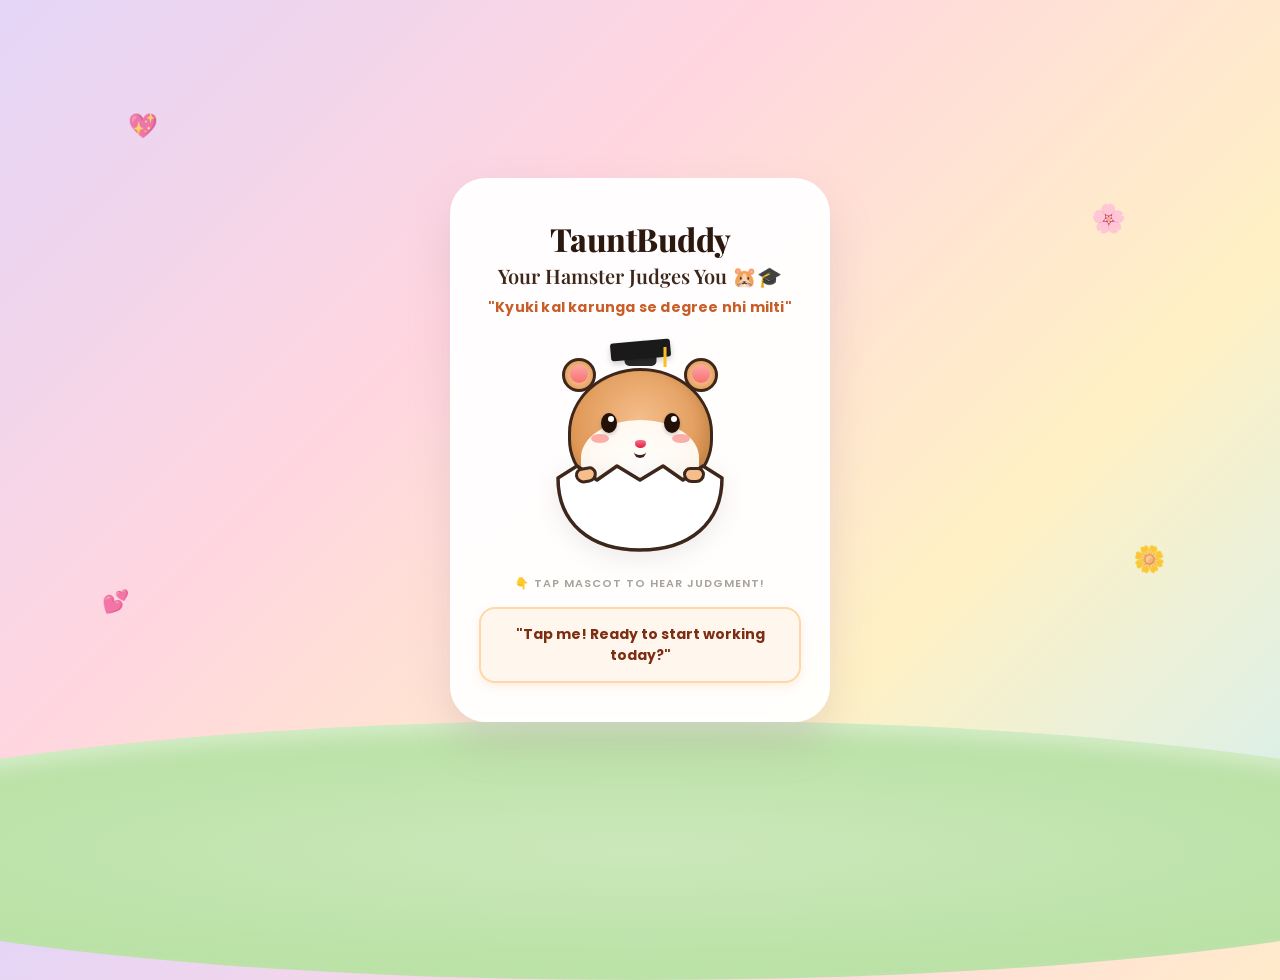
==== index.html @ 15db9651 "Add files via upload" ====
<!DOCTYPE html>
<html lang="en">
<head>
  <meta charset="UTF-8" />
  <meta name="viewport" content="width=device-width, initial-scale=1.0"/>
  <title>TauntBuddy - Your Judgmental Pet 🐹🎓</title>
  <!-- Google Fonts -->
  <link rel="preconnect" href="https://fonts.googleapis.com">
  <link rel="preconnect" href="https://fonts.gstatic.com" crossorigin>
  <link href="https://fonts.googleapis.com/css2?family=Playfair+Display:ital,wght@0,600;0,800;1,600&family=Poppins:wght@400;600;700&display=swap" rel="stylesheet">
  
  <style>
    * { 
      box-sizing: border-box; 
      margin: 0; 
      padding: 0; 
      -webkit-tap-highlight-color: transparent;
      user-select: none;
      -webkit-user-select: none;
    }

    body {
      background: linear-gradient(135deg, #e4d5f7 0%, #ffd6e0 35%, #fff1c5 70%, #d4f0f0 100%);
      display: flex; flex-direction: column; justify-content: center; align-items: center;
      min-height: 100vh; padding: 20px; font-family: 'Poppins', sans-serif;
      position: relative; overflow: hidden;
    }

    body::before {
      content: ''; position: absolute; bottom: -80px; left: 50%;
      transform: translateX(-50%); width: 140vw; height: 260px;
      background: radial-gradient(ellipse at center, #cbe8ba 0%, #b2de9c 100%);
      border-radius: 50%; z-index: 0;
      box-shadow: inset 0 10px 20px rgba(255, 255, 255, 0.4);
    }

    .bg-decor {
      position: absolute; width: 100%; height: 100%; top: 0; left: 0;
      pointer-events: none; z-index: 0; overflow: hidden;
    }

    .item { position: absolute; animation: floatAnim 6s infinite ease-in-out alternate; opacity: 0.75; }
    .item.h1 { top: 12%; left: 10%; font-size: 24px; animation-delay: 0s; }
    .item.f1 { top: 22%; right: 12%; font-size: 28px; animation-delay: 1.5s; }
    .item.h2 { top: 65%; left: 8%; font-size: 22px; animation-delay: 2s; }
    .item.f2 { top: 60%; right: 9%; font-size: 26px; animation-delay: 0.8s; }

    @keyframes floatAnim {
      0% { transform: translateY(0px) rotate(0deg); }
      100% { transform: translateY(-12px) rotate(8deg); }
    }

    .card {
      background: rgba(255, 255, 255, 0.94); backdrop-filter: blur(10px);
      border-radius: 36px; padding: 35px 25px; text-align: center;
      width: 100%; max-width: 380px;
      box-shadow: 0 20px 40px rgba(180, 140, 160, 0.25);
      border: 4px solid #ffffff; position: relative; z-index: 1;
    }

    .brand-title {
      font-family: 'Playfair Display', serif;
      font-size: 32px; font-weight: 800; color: #2d1810;
      margin-bottom: 2px; letter-spacing: -0.5px;
    }

    .sub-title {
      font-family: 'Playfair Display', serif;
      font-size: 20px; color: #3d261a; font-weight: 600; margin-bottom: 8px;
    }

    .punchline-header {
      font-size: 14px; color: #c95d28; font-weight: 700;
      margin-bottom: 25px; letter-spacing: 0.2px;
    }

    .mascot-stage {
      position: relative; width: 220px; height: 220px;
      margin: 0 auto; cursor: pointer;
      transition: transform 0.2s ease;
      animation: gentleBreathe 3s infinite ease-in-out;
    }
    .mascot-stage:active { transform: scale(0.94); }

    @keyframes gentleBreathe {
      0%, 100% { transform: translateY(0px); }
      50% { transform: translateY(-3px); }
    }

    .grad-cap {
      position: absolute; top: -2px; left: 50%; transform: translateX(-50%);
      z-index: 10; width: 65px; height: 35px;
      transition: transform 0.2s ease;
    }
    .cap-top {
      width: 60px; height: 18px; background: #1a1a1a;
      transform: rotate(-5deg); border-radius: 3px; margin: 0 auto;
      box-shadow: 0 3px 6px rgba(0,0,0,0.2);
    }
    .cap-base {
      width: 32px; height: 12px; background: #2b2b2b;
      margin: -5px auto 0; border-radius: 0 0 5px 5px;
    }
    .cap-tassel {
      position: absolute; top: 6px; right: 6px;
      width: 3px; height: 20px; background: #fbbf24;
      transform-origin: top center; animation: swing 2s infinite ease-in-out;
    }

    @keyframes swing { 0%, 100% { transform: rotate(0deg); } 50% { transform: rotate(15deg); } }

    .hamster-head {
      width: 145px; height: 130px; 
      background: radial-gradient(circle at 50% 40%, #f5be8b 0%, #d98e48 85%, #b86e28 100%);
      border-radius: 50% 50% 45% 45%; position: absolute;
      top: 25px; left: 37.5px; border: 3.5px solid #3d261a; z-index: 2;
      box-shadow: inset -6px -6px 12px rgba(0,0,0,0.1);
      transition: transform 0.2s ease;
    }

    .mascot-stage.react .hamster-head { transform: rotate(-4deg) translateY(-2px); }
    .mascot-stage.react .grad-cap { transform: translateX(-55%) rotate(-6deg); }

    .ear {
      width: 34px; height: 34px; 
      background: radial-gradient(circle at 50% 50%, #f5be8b 30%, #d98e48 100%);
      border: 3.5px solid #3d261a; border-radius: 50%; position: absolute; top: 15px; z-index: 1;
    }
    .ear.left { left: 32px; }
    .ear.right { right: 32px; }
    .ear-inner { 
      width: 18px; height: 18px; 
      background: linear-gradient(180deg, #fca5a5 0%, #f87171 100%); 
      border-radius: 50%; margin: 4px auto 0; 
    }

    .cheeks-pattern {
      position: absolute; bottom: 0; left: 50%; transform: translateX(-50%);
      width: 118px; height: 75px; 
      background: radial-gradient(circle at 50% 70%, #ffffff 0%, #fff7ed 80%, #ffedd5 100%); 
      border-radius: 50% 50% 42% 42%;
    }
    
    .eyes { display: flex; justify-content: space-between; padding: 0 30px; margin-top: 42px; position: relative; z-index: 3; }
    .eye { 
      width: 16px; height: 20px; background: #231107; border-radius: 50%; position: relative; 
      box-shadow: 0 2px 4px rgba(0,0,0,0.2);
      animation: blink 3.8s infinite ease-in-out;
    }
    .eye::after { content: ''; position: absolute; top: 3px; right: 3px; width: 6px; height: 6px; background: #fff; border-radius: 50%; }

    @keyframes blink {
      0%, 95%, 100% { transform: scaleY(1); }
      97% { transform: scaleY(0.1); }
    }

    .blush-container { display: flex; justify-content: space-between; padding: 0 20px; margin-top: 1px; position: relative; z-index: 3; }
    .blush { width: 18px; height: 9px; background: #f87171; opacity: 0.55; border-radius: 50%; filter: blur(0.5px); }

    .nose {
      width: 11px; height: 8px; 
      background: linear-gradient(180deg, #fb7185 0%, #e11d48 100%);
      border-radius: 40% 40% 50% 50%; margin: -3px auto 0; position: relative; z-index: 3;
    }

    .mouth {
      width: 12px; height: 8px; border-bottom: 3px solid #3d261a;
      border-radius: 0 0 8px 8px; margin: 2px auto 0;
      position: relative; z-index: 3; transition: all 0.1s ease;
    }
    .mouth.talking {
      animation: talkSync 0.15s infinite alternate ease-in-out;
      background: #3d261a; border: none;
    }

    @keyframes talkSync {
      0% { width: 10px; height: 4px; border-radius: 50%; }
      100% { width: 15px; height: 12px; border-radius: 30% 30% 50% 50%; }
    }

    .paw {
      position: absolute; bottom: 80px; width: 22px; height: 16px;
      background: #f5be8b; border: 3px solid #3d261a; border-radius: 10px 10px 12px 12px;
      z-index: 6;
    }
    .paw.left { left: 45px; transform: rotate(-10deg); }
    .paw.right { 
      right: 45px; transform-origin: left center;
      animation: wavePaw 1.2s infinite ease-in-out; 
    }

    @keyframes wavePaw {
      0%, 100% { transform: rotate(0deg); }
      50% { transform: rotate(-35deg); }
    }

    .eggshell-container {
      position: absolute; bottom: 10px; left: 50%; transform: translateX(-50%);
      width: 170px; height: 95px; z-index: 5; filter: drop-shadow(0 6px 12px rgba(0,0,0,0.08));
    }
    .egg-svg { width: 100%; height: 100%; }

    .speech-bubble {
      background: #fff7ed; color: #7c2d12; font-weight: 700;
      font-size: 14px; padding: 15px 20px; border-radius: 16px;
      margin-top: 15px; border: 2px solid #fed7aa; line-height: 1.5;
      box-shadow: 0 4px 10px rgba(251, 146, 60, 0.15);
      min-height: 75px; display: flex; align-items: center; justify-content: center;
    }

    .click-hint { font-size: 11px; color: #a8a29e; margin-top: 12px; font-weight: 600; text-transform: uppercase; letter-spacing: 1px; }

    #errorLogger {
      display: none;
      margin-top: 15px;
      padding: 10px;
      background-color: #ffe4e6;
      border: 1px solid #f43f5e;
      color: #be123c;
      font-size: 12px;
      border-radius: 8px;
      max-width: 380px;
      z-index: 10;
      text-align: left;
    }

    .particle {
      position: fixed;
      pointer-events: none;
      font-size: 22px;
      animation: floatBurst 1.2s cubic-bezier(0.1, 0.8, 0.3, 1) forwards;
      z-index: 9999;
    }

    @keyframes floatBurst {
      0% {
        opacity: 1;
        transform: translate(0, 0) scale(0.4) rotate(0deg);
      }
      100% {
        opacity: 0;
        transform: translate(var(--dx), var(--dy)) scale(1.4) rotate(var(--rot));
      }
    }
  </style>
</head>
<body>

  <div class="bg-decor">
    <div class="item h1">💖</div>
    <div class="item f1">🌸</div>
    <div class="item h2">💕</div>
    <div class="item f2">🌼</div>
  </div>

  <div class="card">
    <div class="brand-title">TauntBuddy</div>
    <div class="sub-title">Your Hamster Judges You 🐹🎓</div>
    
    <div class="punchline-header">"Kyuki kal karunga se degree nhi milti"</div>

    <div class="mascot-stage" id="mascotStage" onclick="triggerMascotSpeak(event)">
      <div class="grad-cap">
        <div class="cap-top"></div>
        <div class="cap-base"></div>
        <div class="cap-tassel"></div>
      </div>

      <div class="ear left"><div class="ear-inner"></div></div>
      <div class="ear right"><div class="ear-inner"></div></div>

      <div class="hamster-head">
        <div class="cheeks-pattern"></div>
        <div class="eyes">
          <div class="eye"></div>
          <div class="eye"></div>
        </div>
        <div class="blush-container">
          <div class="blush"></div>
          <div class="blush"></div>
        </div>
        <div class="nose"></div>
        <div id="mouth" class="mouth"></div>
      </div>

      <div class="paw left"></div>
      <div class="paw right"></div>

      <div class="eggshell-container">
        <svg class="egg-svg" viewBox="0 0 170 95" fill="none" xmlns="http://www.w3.org/2000/svg">
          <path d="M 3 20 L 22 8 L 42 22 L 62 8 L 85 22 L 108 8 L 128 22 L 148 8 L 167 20 C 167 65, 135 92, 85 92 C 35 92, 3 65, 3 20 Z" 
                fill="#FFFFFF" stroke="#3D261A" stroke-width="3.5" stroke-linejoin="round" stroke-linecap="round"/>
        </svg>
      </div>
    </div>

    <div class="click-hint">👇 Tap mascot to hear judgment!</div>

    <div class="speech-bubble" id="speechText">
      "Tap me! Ready to start working today?"
    </div>
  </div>

  <div id="errorLogger"></div>

  <script>
    // Online Hosted Audio Links (WhatsApp & Direct Shareable)
    const taunts = [
      {
        display: "Assignment is pending, and you're active on Instagram. Wow, priorities! 😭",
        audio: "https://files.catbox.moe/167lg5.mp3"
      },
      {
        display: "Deadline is tomorrow. When is your 'I will do it tomorrow' actually coming? 💀",
        audio: "https://files.catbox.moe/hdqf9i.mp3"
      },
      {
        display: "75% attendance needed... looking at your attendance, even I want to bunk now! 😂",
        audio: "https://files.catbox.moe/tjlcr5.mp3"
      },
      {
        display: "Are you studying for tomorrow's test, or giving emotional support to the topper's notes?",
        audio: "https://files.catbox.moe/icelqd.mp3"
      },
      {
        display: "If you spent as much time studying as you do scrolling Reels, you'd run the college by now! 💀",
        audio: "https://files.catbox.moe/mr9btx.mp3"
      },
      {
        display: "Taking a five-minute break after reading just one paragraph? Bold move! ☕",
        audio: "https://files.catbox.moe/bogfvu.mp3"
      },
      {
        display: "According to your records... You are more consistent with excuses, than studies!",
        audio: "https://files.catbox.moe/wueqmb.mp3"
      }
    ];

    let lastIndex = -1;
    let currentAudioObj = null;

    function logError(msg) {
      const logger = document.getElementById("errorLogger");
      logger.style.display = "block";
      logger.innerHTML = "<strong>Error:</strong> " + msg;
    }

    function spawnParticles(event) {
      const items = ['🦋', '🌸', '✨', '🌺', '🌷', '🦋', '🌼'];
      const clientX = event.touches ? event.touches[0].clientX : event.clientX;
      const clientY = event.touches ? event.touches[0].clientY : event.clientY;

      for (let i = 0; i < 9; i++) {
        const p = document.createElement('span');
        p.className = 'particle';
        p.innerText = items[Math.floor(Math.random() * items.length)];

        const dx = (Math.random() - 0.5) * 180 + 'px';
        const dy = (Math.random() - 0.7) * 180 + 'px';
        const rot = (Math.random() - 0.5) * 360 + 'deg';

        p.style.left = clientX + 'px';
        p.style.top = clientY + 'px';
        p.style.setProperty('--dx', dx);
        p.style.setProperty('--dy', dy);
        p.style.setProperty('--rot', rot);

        document.body.appendChild(p);
        setTimeout(() => p.remove(), 1200);
      }
    }

    function playCuteSqueakSound() {
      try {
        const AudioContext = window.AudioContext || window.webkitAudioContext;
        if (!AudioContext) return;
        const ctx = new AudioContext();
        const osc = ctx.createOscillator();
        const gain = ctx.createGain();
        
        osc.type = 'sine';
        osc.frequency.setValueAtTime(1700, ctx.currentTime);
        osc.frequency.exponentialRampToValueAtTime(3200, ctx.currentTime + 0.1);
        
        gain.gain.setValueAtTime(0.15, ctx.currentTime);
        gain.gain.exponentialRampToValueAtTime(0.01, ctx.currentTime + 0.1);
        
        osc.connect(gain);
        gain.connect(ctx.destination);
        osc.start();
        osc.stop(ctx.currentTime + 0.1);
      } catch(e) {}
    }

    function triggerMascotSpeak(event) {
      if (event) spawnParticles(event);

      playCuteSqueakSound();

      const stage = document.getElementById("mascotStage");
      const mouth = document.getElementById("mouth");

      stage.classList.add("react");
      setTimeout(() => stage.classList.remove("react"), 300);

      if (currentAudioObj) {
        currentAudioObj.pause();
        currentAudioObj.currentTime = 0;
        mouth.classList.remove("talking");
      }

      let randomIndex;
      do {
        randomIndex = Math.floor(Math.random() * taunts.length);
      } while (randomIndex === lastIndex && taunts.length > 1);
      
      lastIndex = randomIndex;
      const currentTaunt = taunts[randomIndex];

      document.getElementById("speechText").innerText = `"${currentTaunt.display}"`;

      currentAudioObj = new Audio(currentTaunt.audio);

      currentAudioObj.onplay = () => mouth.classList.add("talking");
      currentAudioObj.onended = () => mouth.classList.remove("talking");
      currentAudioObj.onpause = () => mouth.classList.remove("talking");

      currentAudioObj.onerror = (e) => {
        mouth.classList.remove("talking");
        logError("Failed to load audio from internet. Check network connection.");
      };

      currentAudioObj.play().catch(err => {
        logError("Playback failed: " + err.message);
      });
    }
  </script>
</body>
</html>
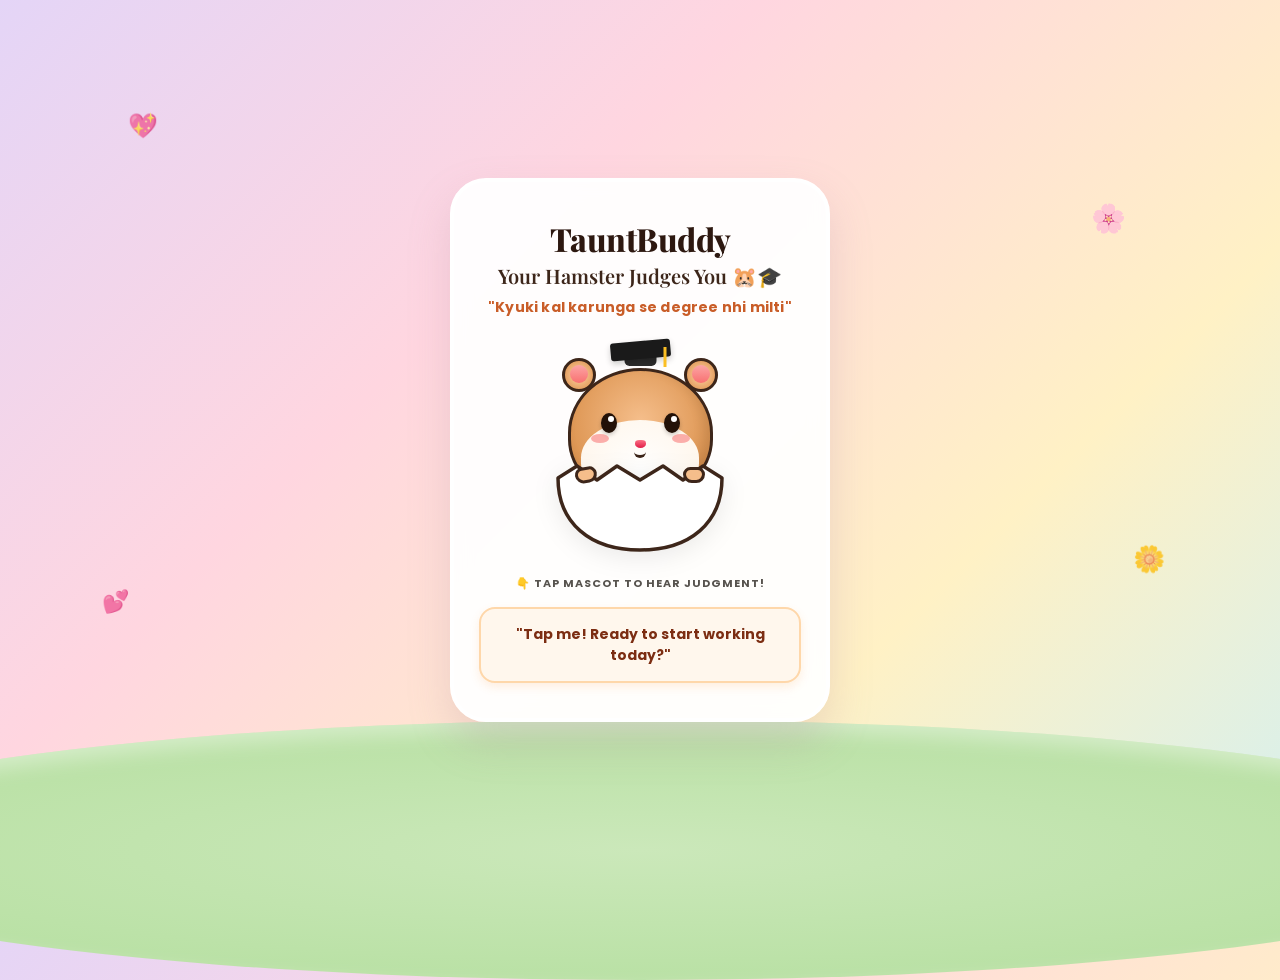
==== commit 2918beb4: "feat(exams): Exam Hub for 26 Indian exams + Solid Neon v2 (no underlines) Exam Hub - assets/data/see" ====
--- a/index.html
+++ b/index.html
@@ -1,439 +1,441 @@
-<!DOCTYPE html>
-<html lang="en">
-<head>
-  <meta charset="UTF-8" />
-  <meta name="viewport" content="width=device-width, initial-scale=1.0"/>
-  <title>TauntBuddy - Your Judgmental Pet 🐹🎓</title>
-  <!-- Google Fonts -->
-  <link rel="preconnect" href="https://fonts.googleapis.com">
-  <link rel="preconnect" href="https://fonts.gstatic.com" crossorigin>
-  <link href="https://fonts.googleapis.com/css2?family=Playfair+Display:ital,wght@0,600;0,800;1,600&family=Poppins:wght@400;600;700&display=swap" rel="stylesheet">
-  
-  <style>
-    * { 
-      box-sizing: border-box; 
-      margin: 0; 
-      padding: 0; 
-      -webkit-tap-highlight-color: transparent;
-      user-select: none;
-      -webkit-user-select: none;
-    }
+<!DOCTYPE html>
+<html lang="en">
+<head>
+  <meta charset="UTF-8" />
+  <meta name="viewport" content="width=device-width, initial-scale=1.0"/>
+  <title>TauntBuddy - Your Judgmental Pet 🐹🎓</title>
+  <!-- Google Fonts -->
+  <link rel="preconnect" href="https://fonts.googleapis.com">
+  <link rel="preconnect" href="https://fonts.gstatic.com" crossorigin>
+  <link href="https://fonts.googleapis.com/css2?family=Playfair+Display:ital,wght@0,600;0,800;1,600&family=Poppins:wght@400;600;700&display=swap" rel="stylesheet">
+  
+  <style>
+    * { 
+      box-sizing: border-box; 
+      margin: 0; 
+      padding: 0; 
+      -webkit-tap-highlight-color: transparent;
+      user-select: none;
+      -webkit-user-select: none;
+    }
+
+    body {
+      background: linear-gradient(135deg, #e4d5f7 0%, #ffd6e0 35%, #fff1c5 70%, #d4f0f0 100%);
+      display: flex; flex-direction: column; justify-content: center; align-items: center;
+      min-height: 100vh; padding: 20px; font-family: 'Poppins', sans-serif;
+      position: relative; overflow: hidden;
+    }
+
+    body::before {
+      content: ''; position: absolute; bottom: -80px; left: 50%;
+      transform: translateX(-50%); width: 140vw; height: 260px;
+      background: radial-gradient(ellipse at center, #cbe8ba 0%, #b2de9c 100%);
+      border-radius: 50%; z-index: 0;
+      box-shadow: inset 0 10px 20px rgba(255, 255, 255, 0.4);
+    }
+
+    .bg-decor {
+      position: absolute; width: 100%; height: 100%; top: 0; left: 0;
+      pointer-events: none; z-index: 0; overflow: hidden;
+    }
+
+    .item { position: absolute; animation: floatAnim 6s infinite ease-in-out alternate; opacity: 0.75; }
+    .item.h1 { top: 12%; left: 10%; font-size: 24px; animation-delay: 0s; }
+    .item.f1 { top: 22%; right: 12%; font-size: 28px; animation-delay: 1.5s; }
+    .item.h2 { top: 65%; left: 8%; font-size: 22px; animation-delay: 2s; }
+    .item.f2 { top: 60%; right: 9%; font-size: 26px; animation-delay: 0.8s; }
+
+    @keyframes floatAnim {
+      0% { transform: translateY(0px) rotate(0deg); }
+      100% { transform: translateY(-12px) rotate(8deg); }
+    }
+
+    .card {
+      background: rgba(255, 255, 255, 0.94); backdrop-filter: blur(10px);
+      border-radius: 36px; padding: 35px 25px; text-align: center;
+      width: 100%; max-width: 380px;
+      box-shadow: 0 20px 40px rgba(180, 140, 160, 0.25);
+      border: 4px solid #ffffff; position: relative; z-index: 1;
+    }
+
+    .brand-title {
+      font-family: 'Playfair Display', serif;
+      font-size: 32px; font-weight: 800; color: #2d1810;
+      margin-bottom: 2px; letter-spacing: -0.5px;
+    }
+
+    .sub-title {
+      font-family: 'Playfair Display', serif;
+      font-size: 20px; color: #3d261a; font-weight: 600; margin-bottom: 8px;
+    }
+
+    .punchline-header {
+      font-size: 14px; color: #c95d28; font-weight: 700;
+      margin-bottom: 25px; letter-spacing: 0.2px;
+    }
+
+    .mascot-stage {
+      position: relative; width: 220px; height: 220px;
+      margin: 0 auto; cursor: pointer;
+      transition: transform 0.2s ease;
+      animation: gentleBreathe 3s infinite ease-in-out;
+    }
+    .mascot-stage:active { transform: scale(0.94); }
+
+    @keyframes gentleBreathe {
+      0%, 100% { transform: translateY(0px); }
+      50% { transform: translateY(-3px); }
+    }
+
+    .grad-cap {
+      position: absolute; top: -2px; left: 50%; transform: translateX(-50%);
+      z-index: 10; width: 65px; height: 35px;
+      transition: transform 0.2s ease;
+    }
+    .cap-top {
+      width: 60px; height: 18px; background: #1a1a1a;
+      transform: rotate(-5deg); border-radius: 3px; margin: 0 auto;
+      box-shadow: 0 3px 6px rgba(0,0,0,0.2);
+    }
+    .cap-base {
+      width: 32px; height: 12px; background: #2b2b2b;
+      margin: -5px auto 0; border-radius: 0 0 5px 5px;
+    }
+    .cap-tassel {
+      position: absolute; top: 6px; right: 6px;
+      width: 3px; height: 20px; background: #fbbf24;
+      transform-origin: top center; animation: swing 2s infinite ease-in-out;
+    }
+
+    @keyframes swing { 0%, 100% { transform: rotate(0deg); } 50% { transform: rotate(15deg); } }
+
+    .hamster-head {
+      width: 145px; height: 130px; 
+      background: radial-gradient(circle at 50% 40%, #f5be8b 0%, #d98e48 85%, #b86e28 100%);
+      border-radius: 50% 50% 45% 45%; position: absolute;
+      top: 25px; left: 37.5px; border: 3.5px solid #3d261a; z-index: 2;
+      box-shadow: inset -6px -6px 12px rgba(0,0,0,0.1);
+      transition: transform 0.2s ease;
+    }
+
+    .mascot-stage.react .hamster-head { transform: rotate(-4deg) translateY(-2px); }
+    .mascot-stage.react .grad-cap { transform: translateX(-55%) rotate(-6deg); }
+
+    .ear {
+      width: 34px; height: 34px; 
+      background: radial-gradient(circle at 50% 50%, #f5be8b 30%, #d98e48 100%);
+      border: 3.5px solid #3d261a; border-radius: 50%; position: absolute; top: 15px; z-index: 1;
+    }
+    .ear.left { left: 32px; }
+    .ear.right { right: 32px; }
+    .ear-inner { 
+      width: 18px; height: 18px; 
+      background: linear-gradient(180deg, #fca5a5 0%, #f87171 100%); 
+      border-radius: 50%; margin: 4px auto 0; 
+    }
+
+    .cheeks-pattern {
+      position: absolute; bottom: 0; left: 50%; transform: translateX(-50%);
+      width: 118px; height: 75px; 
+      background: radial-gradient(circle at 50% 70%, #ffffff 0%, #fff7ed 80%, #ffedd5 100%); 
+      border-radius: 50% 50% 42% 42%;
+    }
+    
+    .eyes { display: flex; justify-content: space-between; padding: 0 30px; margin-top: 42px; position: relative; z-index: 3; }
+    .eye { 
+      width: 16px; height: 20px; background: #231107; border-radius: 50%; position: relative; 
+      box-shadow: 0 2px 4px rgba(0,0,0,0.2);
+      animation: blink 3.8s infinite ease-in-out;
+    }
+    .eye::after { content: ''; position: absolute; top: 3px; right: 3px; width: 6px; height: 6px; background: #fff; border-radius: 50%; }
+
+    @keyframes blink {
+      0%, 95%, 100% { transform: scaleY(1); }
+      97% { transform: scaleY(0.1); }
+    }
+
+    .blush-container { display: flex; justify-content: space-between; padding: 0 20px; margin-top: 1px; position: relative; z-index: 3; }
+    .blush { width: 18px; height: 9px; background: #f87171; opacity: 0.55; border-radius: 50%; filter: blur(0.5px); }
+
+    .nose {
+      width: 11px; height: 8px; 
+      background: linear-gradient(180deg, #fb7185 0%, #e11d48 100%);
+      border-radius: 40% 40% 50% 50%; margin: -3px auto 0; position: relative; z-index: 3;
+    }
+
+    .mouth {
+      width: 12px; height: 8px; border-bottom: 3px solid #3d261a;
+      border-radius: 0 0 8px 8px; margin: 2px auto 0;
+      position: relative; z-index: 3; transition: all 0.1s ease;
+    }
+    .mouth.talking {
+      animation: talkSync 0.15s infinite alternate ease-in-out;
+      background: #3d261a; border: none;
+    }
+
+    @keyframes talkSync {
+      0% { width: 10px; height: 4px; border-radius: 50%; }
+      100% { width: 15px; height: 12px; border-radius: 30% 30% 50% 50%; }
+    }
+
+    .paw {
+      position: absolute; bottom: 80px; width: 22px; height: 16px;
+      background: #f5be8b; border: 3px solid #3d261a; border-radius: 10px 10px 12px 12px;
+      z-index: 6;
+    }
+    .paw.left { left: 45px; transform: rotate(-10deg); }
+    .paw.right { 
+      right: 45px; transform-origin: left center;
+      animation: wavePaw 1.2s infinite ease-in-out; 
+    }
+
+    @keyframes wavePaw {
+      0%, 100% { transform: rotate(0deg); }
+      50% { transform: rotate(-35deg); }
+    }
+
+    .eggshell-container {
+      position: absolute; bottom: 10px; left: 50%; transform: translateX(-50%);
+      width: 170px; height: 95px; z-index: 5; filter: drop-shadow(0 6px 12px rgba(0,0,0,0.08));
+    }
+    .egg-svg { width: 100%; height: 100%; }
+
+    .speech-bubble {
+      background: #fff7ed; color: #7c2d12; font-weight: 700;
+      font-size: 14px; padding: 15px 20px; border-radius: 16px;
+      margin-top: 15px; border: 2px solid #fed7aa; line-height: 1.5;
+      box-shadow: 0 4px 10px rgba(251, 146, 60, 0.15);
+      min-height: 75px; display: flex; align-items: center; justify-content: center;
+    }
+
+    a { text-decoration: none; }
 
-    body {
-      background: linear-gradient(135deg, #e4d5f7 0%, #ffd6e0 35%, #fff1c5 70%, #d4f0f0 100%);
-      display: flex; flex-direction: column; justify-content: center; align-items: center;
-      min-height: 100vh; padding: 20px; font-family: 'Poppins', sans-serif;
-      position: relative; overflow: hidden;
-    }
-
-    body::before {
-      content: ''; position: absolute; bottom: -80px; left: 50%;
-      transform: translateX(-50%); width: 140vw; height: 260px;
-      background: radial-gradient(ellipse at center, #cbe8ba 0%, #b2de9c 100%);
-      border-radius: 50%; z-index: 0;
-      box-shadow: inset 0 10px 20px rgba(255, 255, 255, 0.4);
-    }
-
-    .bg-decor {
-      position: absolute; width: 100%; height: 100%; top: 0; left: 0;
-      pointer-events: none; z-index: 0; overflow: hidden;
-    }
-
-    .item { position: absolute; animation: floatAnim 6s infinite ease-in-out alternate; opacity: 0.75; }
-    .item.h1 { top: 12%; left: 10%; font-size: 24px; animation-delay: 0s; }
-    .item.f1 { top: 22%; right: 12%; font-size: 28px; animation-delay: 1.5s; }
-    .item.h2 { top: 65%; left: 8%; font-size: 22px; animation-delay: 2s; }
-    .item.f2 { top: 60%; right: 9%; font-size: 26px; animation-delay: 0.8s; }
-
-    @keyframes floatAnim {
-      0% { transform: translateY(0px) rotate(0deg); }
-      100% { transform: translateY(-12px) rotate(8deg); }
-    }
-
-    .card {
-      background: rgba(255, 255, 255, 0.94); backdrop-filter: blur(10px);
-      border-radius: 36px; padding: 35px 25px; text-align: center;
-      width: 100%; max-width: 380px;
-      box-shadow: 0 20px 40px rgba(180, 140, 160, 0.25);
-      border: 4px solid #ffffff; position: relative; z-index: 1;
-    }
-
-    .brand-title {
-      font-family: 'Playfair Display', serif;
-      font-size: 32px; font-weight: 800; color: #2d1810;
-      margin-bottom: 2px; letter-spacing: -0.5px;
-    }
-
-    .sub-title {
-      font-family: 'Playfair Display', serif;
-      font-size: 20px; color: #3d261a; font-weight: 600; margin-bottom: 8px;
-    }
-
-    .punchline-header {
-      font-size: 14px; color: #c95d28; font-weight: 700;
-      margin-bottom: 25px; letter-spacing: 0.2px;
-    }
-
-    .mascot-stage {
-      position: relative; width: 220px; height: 220px;
-      margin: 0 auto; cursor: pointer;
-      transition: transform 0.2s ease;
-      animation: gentleBreathe 3s infinite ease-in-out;
-    }
-    .mascot-stage:active { transform: scale(0.94); }
-
-    @keyframes gentleBreathe {
-      0%, 100% { transform: translateY(0px); }
-      50% { transform: translateY(-3px); }
-    }
-
-    .grad-cap {
-      position: absolute; top: -2px; left: 50%; transform: translateX(-50%);
-      z-index: 10; width: 65px; height: 35px;
-      transition: transform 0.2s ease;
-    }
-    .cap-top {
-      width: 60px; height: 18px; background: #1a1a1a;
-      transform: rotate(-5deg); border-radius: 3px; margin: 0 auto;
-      box-shadow: 0 3px 6px rgba(0,0,0,0.2);
-    }
-    .cap-base {
-      width: 32px; height: 12px; background: #2b2b2b;
-      margin: -5px auto 0; border-radius: 0 0 5px 5px;
-    }
-    .cap-tassel {
-      position: absolute; top: 6px; right: 6px;
-      width: 3px; height: 20px; background: #fbbf24;
-      transform-origin: top center; animation: swing 2s infinite ease-in-out;
-    }
-
-    @keyframes swing { 0%, 100% { transform: rotate(0deg); } 50% { transform: rotate(15deg); } }
-
-    .hamster-head {
-      width: 145px; height: 130px; 
-      background: radial-gradient(circle at 50% 40%, #f5be8b 0%, #d98e48 85%, #b86e28 100%);
-      border-radius: 50% 50% 45% 45%; position: absolute;
-      top: 25px; left: 37.5px; border: 3.5px solid #3d261a; z-index: 2;
-      box-shadow: inset -6px -6px 12px rgba(0,0,0,0.1);
-      transition: transform 0.2s ease;
-    }
-
-    .mascot-stage.react .hamster-head { transform: rotate(-4deg) translateY(-2px); }
-    .mascot-stage.react .grad-cap { transform: translateX(-55%) rotate(-6deg); }
-
-    .ear {
-      width: 34px; height: 34px; 
-      background: radial-gradient(circle at 50% 50%, #f5be8b 30%, #d98e48 100%);
-      border: 3.5px solid #3d261a; border-radius: 50%; position: absolute; top: 15px; z-index: 1;
-    }
-    .ear.left { left: 32px; }
-    .ear.right { right: 32px; }
-    .ear-inner { 
-      width: 18px; height: 18px; 
-      background: linear-gradient(180deg, #fca5a5 0%, #f87171 100%); 
-      border-radius: 50%; margin: 4px auto 0; 
-    }
-
-    .cheeks-pattern {
-      position: absolute; bottom: 0; left: 50%; transform: translateX(-50%);
-      width: 118px; height: 75px; 
-      background: radial-gradient(circle at 50% 70%, #ffffff 0%, #fff7ed 80%, #ffedd5 100%); 
-      border-radius: 50% 50% 42% 42%;
-    }
-    
-    .eyes { display: flex; justify-content: space-between; padding: 0 30px; margin-top: 42px; position: relative; z-index: 3; }
-    .eye { 
-      width: 16px; height: 20px; background: #231107; border-radius: 50%; position: relative; 
-      box-shadow: 0 2px 4px rgba(0,0,0,0.2);
-      animation: blink 3.8s infinite ease-in-out;
-    }
-    .eye::after { content: ''; position: absolute; top: 3px; right: 3px; width: 6px; height: 6px; background: #fff; border-radius: 50%; }
-
-    @keyframes blink {
-      0%, 95%, 100% { transform: scaleY(1); }
-      97% { transform: scaleY(0.1); }
-    }
-
-    .blush-container { display: flex; justify-content: space-between; padding: 0 20px; margin-top: 1px; position: relative; z-index: 3; }
-    .blush { width: 18px; height: 9px; background: #f87171; opacity: 0.55; border-radius: 50%; filter: blur(0.5px); }
-
-    .nose {
-      width: 11px; height: 8px; 
-      background: linear-gradient(180deg, #fb7185 0%, #e11d48 100%);
-      border-radius: 40% 40% 50% 50%; margin: -3px auto 0; position: relative; z-index: 3;
-    }
-
-    .mouth {
-      width: 12px; height: 8px; border-bottom: 3px solid #3d261a;
-      border-radius: 0 0 8px 8px; margin: 2px auto 0;
-      position: relative; z-index: 3; transition: all 0.1s ease;
-    }
-    .mouth.talking {
-      animation: talkSync 0.15s infinite alternate ease-in-out;
-      background: #3d261a; border: none;
-    }
-
-    @keyframes talkSync {
-      0% { width: 10px; height: 4px; border-radius: 50%; }
-      100% { width: 15px; height: 12px; border-radius: 30% 30% 50% 50%; }
-    }
-
-    .paw {
-      position: absolute; bottom: 80px; width: 22px; height: 16px;
-      background: #f5be8b; border: 3px solid #3d261a; border-radius: 10px 10px 12px 12px;
-      z-index: 6;
-    }
-    .paw.left { left: 45px; transform: rotate(-10deg); }
-    .paw.right { 
-      right: 45px; transform-origin: left center;
-      animation: wavePaw 1.2s infinite ease-in-out; 
-    }
-
-    @keyframes wavePaw {
-      0%, 100% { transform: rotate(0deg); }
-      50% { transform: rotate(-35deg); }
-    }
-
-    .eggshell-container {
-      position: absolute; bottom: 10px; left: 50%; transform: translateX(-50%);
-      width: 170px; height: 95px; z-index: 5; filter: drop-shadow(0 6px 12px rgba(0,0,0,0.08));
-    }
-    .egg-svg { width: 100%; height: 100%; }
-
-    .speech-bubble {
-      background: #fff7ed; color: #7c2d12; font-weight: 700;
-      font-size: 14px; padding: 15px 20px; border-radius: 16px;
-      margin-top: 15px; border: 2px solid #fed7aa; line-height: 1.5;
-      box-shadow: 0 4px 10px rgba(251, 146, 60, 0.15);
-      min-height: 75px; display: flex; align-items: center; justify-content: center;
-    }
-
-    .click-hint { font-size: 11px; color: #a8a29e; margin-top: 12px; font-weight: 600; text-transform: uppercase; letter-spacing: 1px; }
-
-    #errorLogger {
-      display: none;
-      margin-top: 15px;
-      padding: 10px;
-      background-color: #ffe4e6;
-      border: 1px solid #f43f5e;
-      color: #be123c;
-      font-size: 12px;
-      border-radius: 8px;
-      max-width: 380px;
-      z-index: 10;
-      text-align: left;
-    }
-
-    .particle {
-      position: fixed;
-      pointer-events: none;
-      font-size: 22px;
-      animation: floatBurst 1.2s cubic-bezier(0.1, 0.8, 0.3, 1) forwards;
-      z-index: 9999;
-    }
-
-    @keyframes floatBurst {
-      0% {
-        opacity: 1;
-        transform: translate(0, 0) scale(0.4) rotate(0deg);
-      }
-      100% {
-        opacity: 0;
-        transform: translate(var(--dx), var(--dy)) scale(1.4) rotate(var(--rot));
-      }
-    }
-  </style>
-</head>
-<body>
-
-  <div class="bg-decor">
-    <div class="item h1">💖</div>
-    <div class="item f1">🌸</div>
-    <div class="item h2">💕</div>
-    <div class="item f2">🌼</div>
-  </div>
-
-  <div class="card">
-    <div class="brand-title">TauntBuddy</div>
-    <div class="sub-title">Your Hamster Judges You 🐹🎓</div>
-    
-    <div class="punchline-header">"Kyuki kal karunga se degree nhi milti"</div>
-
-    <div class="mascot-stage" id="mascotStage" onclick="triggerMascotSpeak(event)">
-      <div class="grad-cap">
-        <div class="cap-top"></div>
-        <div class="cap-base"></div>
-        <div class="cap-tassel"></div>
-      </div>
-
-      <div class="ear left"><div class="ear-inner"></div></div>
-      <div class="ear right"><div class="ear-inner"></div></div>
-
-      <div class="hamster-head">
-        <div class="cheeks-pattern"></div>
-        <div class="eyes">
-          <div class="eye"></div>
-          <div class="eye"></div>
-        </div>
-        <div class="blush-container">
-          <div class="blush"></div>
-          <div class="blush"></div>
-        </div>
-        <div class="nose"></div>
-        <div id="mouth" class="mouth"></div>
-      </div>
-
-      <div class="paw left"></div>
-      <div class="paw right"></div>
-
-      <div class="eggshell-container">
-        <svg class="egg-svg" viewBox="0 0 170 95" fill="none" xmlns="http://www.w3.org/2000/svg">
-          <path d="M 3 20 L 22 8 L 42 22 L 62 8 L 85 22 L 108 8 L 128 22 L 148 8 L 167 20 C 167 65, 135 92, 85 92 C 35 92, 3 65, 3 20 Z" 
-                fill="#FFFFFF" stroke="#3D261A" stroke-width="3.5" stroke-linejoin="round" stroke-linecap="round"/>
-        </svg>
-      </div>
-    </div>
-
-    <div class="click-hint">👇 Tap mascot to hear judgment!</div>
-
-    <div class="speech-bubble" id="speechText">
-      "Tap me! Ready to start working today?"
-    </div>
-  </div>
-
-  <div id="errorLogger"></div>
-
-  <script>
-    // Online Hosted Audio Links (WhatsApp & Direct Shareable)
-    const taunts = [
-      {
-        display: "Assignment is pending, and you're active on Instagram. Wow, priorities! 😭",
-        audio: "https://files.catbox.moe/167lg5.mp3"
-      },
-      {
-        display: "Deadline is tomorrow. When is your 'I will do it tomorrow' actually coming? 💀",
-        audio: "https://files.catbox.moe/hdqf9i.mp3"
-      },
-      {
-        display: "75% attendance needed... looking at your attendance, even I want to bunk now! 😂",
-        audio: "https://files.catbox.moe/tjlcr5.mp3"
-      },
-      {
-        display: "Are you studying for tomorrow's test, or giving emotional support to the topper's notes?",
-        audio: "https://files.catbox.moe/icelqd.mp3"
-      },
-      {
-        display: "If you spent as much time studying as you do scrolling Reels, you'd run the college by now! 💀",
-        audio: "https://files.catbox.moe/mr9btx.mp3"
-      },
-      {
-        display: "Taking a five-minute break after reading just one paragraph? Bold move! ☕",
-        audio: "https://files.catbox.moe/bogfvu.mp3"
-      },
-      {
-        display: "According to your records... You are more consistent with excuses, than studies!",
-        audio: "https://files.catbox.moe/wueqmb.mp3"
-      }
-    ];
-
-    let lastIndex = -1;
-    let currentAudioObj = null;
-
-    function logError(msg) {
-      const logger = document.getElementById("errorLogger");
-      logger.style.display = "block";
-      logger.innerHTML = "<strong>Error:</strong> " + msg;
-    }
-
-    function spawnParticles(event) {
-      const items = ['🦋', '🌸', '✨', '🌺', '🌷', '🦋', '🌼'];
-      const clientX = event.touches ? event.touches[0].clientX : event.clientX;
-      const clientY = event.touches ? event.touches[0].clientY : event.clientY;
-
-      for (let i = 0; i < 9; i++) {
-        const p = document.createElement('span');
-        p.className = 'particle';
-        p.innerText = items[Math.floor(Math.random() * items.length)];
-
-        const dx = (Math.random() - 0.5) * 180 + 'px';
-        const dy = (Math.random() - 0.7) * 180 + 'px';
-        const rot = (Math.random() - 0.5) * 360 + 'deg';
-
-        p.style.left = clientX + 'px';
-        p.style.top = clientY + 'px';
-        p.style.setProperty('--dx', dx);
-        p.style.setProperty('--dy', dy);
-        p.style.setProperty('--rot', rot);
-
-        document.body.appendChild(p);
-        setTimeout(() => p.remove(), 1200);
-      }
-    }
-
-    function playCuteSqueakSound() {
-      try {
-        const AudioContext = window.AudioContext || window.webkitAudioContext;
-        if (!AudioContext) return;
-        const ctx = new AudioContext();
-        const osc = ctx.createOscillator();
-        const gain = ctx.createGain();
-        
-        osc.type = 'sine';
-        osc.frequency.setValueAtTime(1700, ctx.currentTime);
-        osc.frequency.exponentialRampToValueAtTime(3200, ctx.currentTime + 0.1);
-        
-        gain.gain.setValueAtTime(0.15, ctx.currentTime);
-        gain.gain.exponentialRampToValueAtTime(0.01, ctx.currentTime + 0.1);
-        
-        osc.connect(gain);
-        gain.connect(ctx.destination);
-        osc.start();
-        osc.stop(ctx.currentTime + 0.1);
-      } catch(e) {}
-    }
-
-    function triggerMascotSpeak(event) {
-      if (event) spawnParticles(event);
-
-      playCuteSqueakSound();
-
-      const stage = document.getElementById("mascotStage");
-      const mouth = document.getElementById("mouth");
-
-      stage.classList.add("react");
-      setTimeout(() => stage.classList.remove("react"), 300);
-
-      if (currentAudioObj) {
-        currentAudioObj.pause();
-        currentAudioObj.currentTime = 0;
-        mouth.classList.remove("talking");
-      }
-
-      let randomIndex;
-      do {
-        randomIndex = Math.floor(Math.random() * taunts.length);
-      } while (randomIndex === lastIndex && taunts.length > 1);
-      
-      lastIndex = randomIndex;
-      const currentTaunt = taunts[randomIndex];
-
-      document.getElementById("speechText").innerText = `"${currentTaunt.display}"`;
-
-      currentAudioObj = new Audio(currentTaunt.audio);
-
-      currentAudioObj.onplay = () => mouth.classList.add("talking");
-      currentAudioObj.onended = () => mouth.classList.remove("talking");
-      currentAudioObj.onpause = () => mouth.classList.remove("talking");
-
-      currentAudioObj.onerror = (e) => {
-        mouth.classList.remove("talking");
-        logError("Failed to load audio from internet. Check network connection.");
-      };
-
-      currentAudioObj.play().catch(err => {
-        logError("Playback failed: " + err.message);
-      });
-    }
-  </script>
-</body>
+    .click-hint { font-size: 11px; color: #57534e; margin-top: 12px; font-weight: 700; text-transform: uppercase; letter-spacing: 1px; }
+
+    #errorLogger {
+      display: none;
+      margin-top: 15px;
+      padding: 10px;
+      background-color: #ffe4e6;
+      border: 1px solid #f43f5e;
+      color: #be123c;
+      font-size: 12px;
+      border-radius: 8px;
+      max-width: 380px;
+      z-index: 10;
+      text-align: left;
+    }
+
+    .particle {
+      position: fixed;
+      pointer-events: none;
+      font-size: 22px;
+      animation: floatBurst 1.2s cubic-bezier(0.1, 0.8, 0.3, 1) forwards;
+      z-index: 9999;
+    }
+
+    @keyframes floatBurst {
+      0% {
+        opacity: 1;
+        transform: translate(0, 0) scale(0.4) rotate(0deg);
+      }
+      100% {
+        opacity: 0;
+        transform: translate(var(--dx), var(--dy)) scale(1.4) rotate(var(--rot));
+      }
+    }
+  </style>
+</head>
+<body>
+
+  <div class="bg-decor">
+    <div class="item h1">💖</div>
+    <div class="item f1">🌸</div>
+    <div class="item h2">💕</div>
+    <div class="item f2">🌼</div>
+  </div>
+
+  <div class="card">
+    <div class="brand-title">TauntBuddy</div>
+    <div class="sub-title">Your Hamster Judges You 🐹🎓</div>
+    
+    <div class="punchline-header">"Kyuki kal karunga se degree nhi milti"</div>
+
+    <div class="mascot-stage" id="mascotStage" onclick="triggerMascotSpeak(event)">
+      <div class="grad-cap">
+        <div class="cap-top"></div>
+        <div class="cap-base"></div>
+        <div class="cap-tassel"></div>
+      </div>
+
+      <div class="ear left"><div class="ear-inner"></div></div>
+      <div class="ear right"><div class="ear-inner"></div></div>
+
+      <div class="hamster-head">
+        <div class="cheeks-pattern"></div>
+        <div class="eyes">
+          <div class="eye"></div>
+          <div class="eye"></div>
+        </div>
+        <div class="blush-container">
+          <div class="blush"></div>
+          <div class="blush"></div>
+        </div>
+        <div class="nose"></div>
+        <div id="mouth" class="mouth"></div>
+      </div>
+
+      <div class="paw left"></div>
+      <div class="paw right"></div>
+
+      <div class="eggshell-container">
+        <svg class="egg-svg" viewBox="0 0 170 95" fill="none" xmlns="http://www.w3.org/2000/svg">
+          <path d="M 3 20 L 22 8 L 42 22 L 62 8 L 85 22 L 108 8 L 128 22 L 148 8 L 167 20 C 167 65, 135 92, 85 92 C 35 92, 3 65, 3 20 Z" 
+                fill="#FFFFFF" stroke="#3D261A" stroke-width="3.5" stroke-linejoin="round" stroke-linecap="round"/>
+        </svg>
+      </div>
+    </div>
+
+    <div class="click-hint">👇 Tap mascot to hear judgment!</div>
+
+    <div class="speech-bubble" id="speechText">
+      "Tap me! Ready to start working today?"
+    </div>
+  </div>
+
+  <div id="errorLogger"></div>
+
+  <script>
+    // Online Hosted Audio Links (WhatsApp & Direct Shareable)
+    const taunts = [
+      {
+        display: "Assignment is pending, and you're active on Instagram. Wow, priorities! 😭",
+        audio: "https://files.catbox.moe/167lg5.mp3"
+      },
+      {
+        display: "Deadline is tomorrow. When is your 'I will do it tomorrow' actually coming? 💀",
+        audio: "https://files.catbox.moe/hdqf9i.mp3"
+      },
+      {
+        display: "75% attendance needed... looking at your attendance, even I want to bunk now! 😂",
+        audio: "https://files.catbox.moe/tjlcr5.mp3"
+      },
+      {
+        display: "Are you studying for tomorrow's test, or giving emotional support to the topper's notes?",
+        audio: "https://files.catbox.moe/icelqd.mp3"
+      },
+      {
+        display: "If you spent as much time studying as you do scrolling Reels, you'd run the college by now! 💀",
+        audio: "https://files.catbox.moe/mr9btx.mp3"
+      },
+      {
+        display: "Taking a five-minute break after reading just one paragraph? Bold move! ☕",
+        audio: "https://files.catbox.moe/bogfvu.mp3"
+      },
+      {
+        display: "According to your records... You are more consistent with excuses, than studies!",
+        audio: "https://files.catbox.moe/wueqmb.mp3"
+      }
+    ];
+
+    let lastIndex = -1;
+    let currentAudioObj = null;
+
+    function logError(msg) {
+      const logger = document.getElementById("errorLogger");
+      logger.style.display = "block";
+      logger.innerHTML = "<strong>Error:</strong> " + msg;
+    }
+
+    function spawnParticles(event) {
+      const items = ['🦋', '🌸', '✨', '🌺', '🌷', '🦋', '🌼'];
+      const clientX = event.touches ? event.touches[0].clientX : event.clientX;
+      const clientY = event.touches ? event.touches[0].clientY : event.clientY;
+
+      for (let i = 0; i < 9; i++) {
+        const p = document.createElement('span');
+        p.className = 'particle';
+        p.innerText = items[Math.floor(Math.random() * items.length)];
+
+        const dx = (Math.random() - 0.5) * 180 + 'px';
+        const dy = (Math.random() - 0.7) * 180 + 'px';
+        const rot = (Math.random() - 0.5) * 360 + 'deg';
+
+        p.style.left = clientX + 'px';
+        p.style.top = clientY + 'px';
+        p.style.setProperty('--dx', dx);
+        p.style.setProperty('--dy', dy);
+        p.style.setProperty('--rot', rot);
+
+        document.body.appendChild(p);
+        setTimeout(() => p.remove(), 1200);
+      }
+    }
+
+    function playCuteSqueakSound() {
+      try {
+        const AudioContext = window.AudioContext || window.webkitAudioContext;
+        if (!AudioContext) return;
+        const ctx = new AudioContext();
+        const osc = ctx.createOscillator();
+        const gain = ctx.createGain();
+        
+        osc.type = 'sine';
+        osc.frequency.setValueAtTime(1700, ctx.currentTime);
+        osc.frequency.exponentialRampToValueAtTime(3200, ctx.currentTime + 0.1);
+        
+        gain.gain.setValueAtTime(0.15, ctx.currentTime);
+        gain.gain.exponentialRampToValueAtTime(0.01, ctx.currentTime + 0.1);
+        
+        osc.connect(gain);
+        gain.connect(ctx.destination);
+        osc.start();
+        osc.stop(ctx.currentTime + 0.1);
+      } catch(e) {}
+    }
+
+    function triggerMascotSpeak(event) {
+      if (event) spawnParticles(event);
+
+      playCuteSqueakSound();
+
+      const stage = document.getElementById("mascotStage");
+      const mouth = document.getElementById("mouth");
+
+      stage.classList.add("react");
+      setTimeout(() => stage.classList.remove("react"), 300);
+
+      if (currentAudioObj) {
+        currentAudioObj.pause();
+        currentAudioObj.currentTime = 0;
+        mouth.classList.remove("talking");
+      }
+
+      let randomIndex;
+      do {
+        randomIndex = Math.floor(Math.random() * taunts.length);
+      } while (randomIndex === lastIndex && taunts.length > 1);
+      
+      lastIndex = randomIndex;
+      const currentTaunt = taunts[randomIndex];
+
+      document.getElementById("speechText").innerText = `"${currentTaunt.display}"`;
+
+      currentAudioObj = new Audio(currentTaunt.audio);
+
+      currentAudioObj.onplay = () => mouth.classList.add("talking");
+      currentAudioObj.onended = () => mouth.classList.remove("talking");
+      currentAudioObj.onpause = () => mouth.classList.remove("talking");
+
+      currentAudioObj.onerror = (e) => {
+        mouth.classList.remove("talking");
+        logError("Failed to load audio from internet. Check network connection.");
+      };
+
+      currentAudioObj.play().catch(err => {
+        logError("Playback failed: " + err.message);
+      });
+    }
+  </script>
+</body>
 </html>
